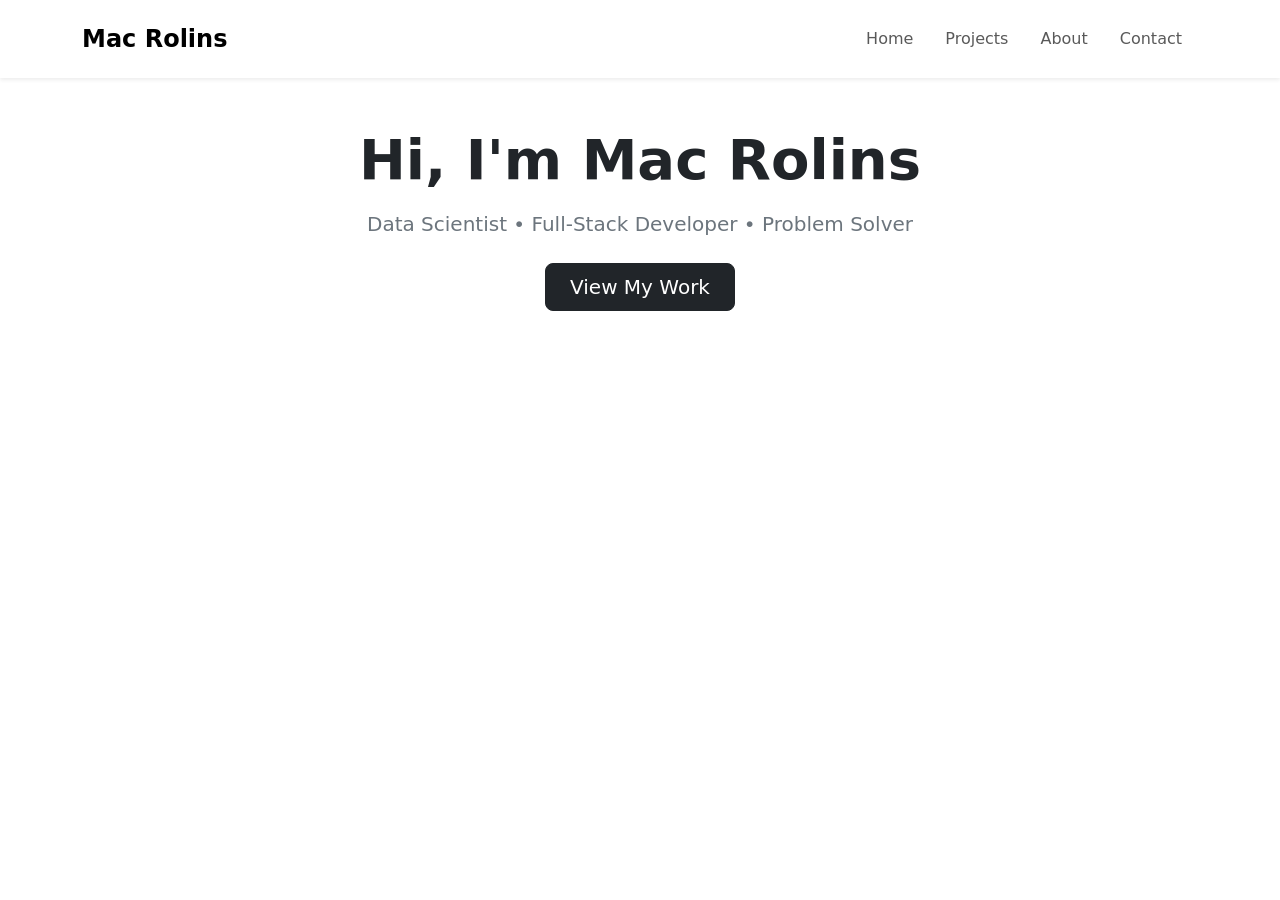
==== index.html @ 3a2dd6b3 "Initial commit of existing project files" ====
<!DOCTYPE html>
<html lang="en">
    <head>
    <meta charset="UTF-8">
    <meta name="viewport" content="width=device-width, initial-scale=1">
    <title>Mac Rolins | Portfolio</title>

    <!-- Bootstrap CSS -->
    <link href="https://cdn.jsdelivr.net/npm/bootstrap@5.3.0/dist/css/bootstrap.min.css" rel="stylesheet">

    <!-- Custom CSS -->
    <link rel="stylesheet" href="style.css">
    </head>

<script src="https://cdn.jsdelivr.net/npm/bootstrap@5.3.3/dist/js/bootstrap.bundle.min.js"></script>
<script src="assets/js/script.js"></script>

    <body>
        <!-- NAVBAR -->
<nav class="navbar navbar-expand-lg bg-white shadow-sm py-3">
  <div class="container">
    <a class="navbar-brand fw-bold fs-4" href="#">Mac Rolins</a>

    <button class="navbar-toggler" type="button" data-bs-toggle="collapse" data-bs-target="#navMenu">
      <span class="navbar-toggler-icon"></span>
    </button>

    <div class="collapse navbar-collapse" id="navMenu">
      <ul class="navbar-nav ms-auto">
        <li class="nav-item"><a class="nav-link mx-2" href="index.html">Home</a></li>
        <li class="nav-item"><a class="nav-link mx-2" href="projects.html">Projects</a></li>
        <li class="nav-item"><a class="nav-link mx-2" href="about.html">About</a></li>
        <li class="nav-item"><a class="nav-link mx-2" href="contacts.html">Contact</a></li>
      </ul>
    </div>
  </div>
</nav>

<!-- HERO SECTION -->
<section class="py-5">
  <div class="container text-center">
    <h1 class="display-4 fw-bold mb-3">Hi, I'm Mac Rolins</h1>
    <p class="lead text-secondary mb-4">
      Data Scientist • Full-Stack Developer • Problem Solver
    </p>

    <a href="projects.html" class="btn btn-dark btn-lg px-4">View My Work</a>
  </div>
</section>

    </body>
</html>
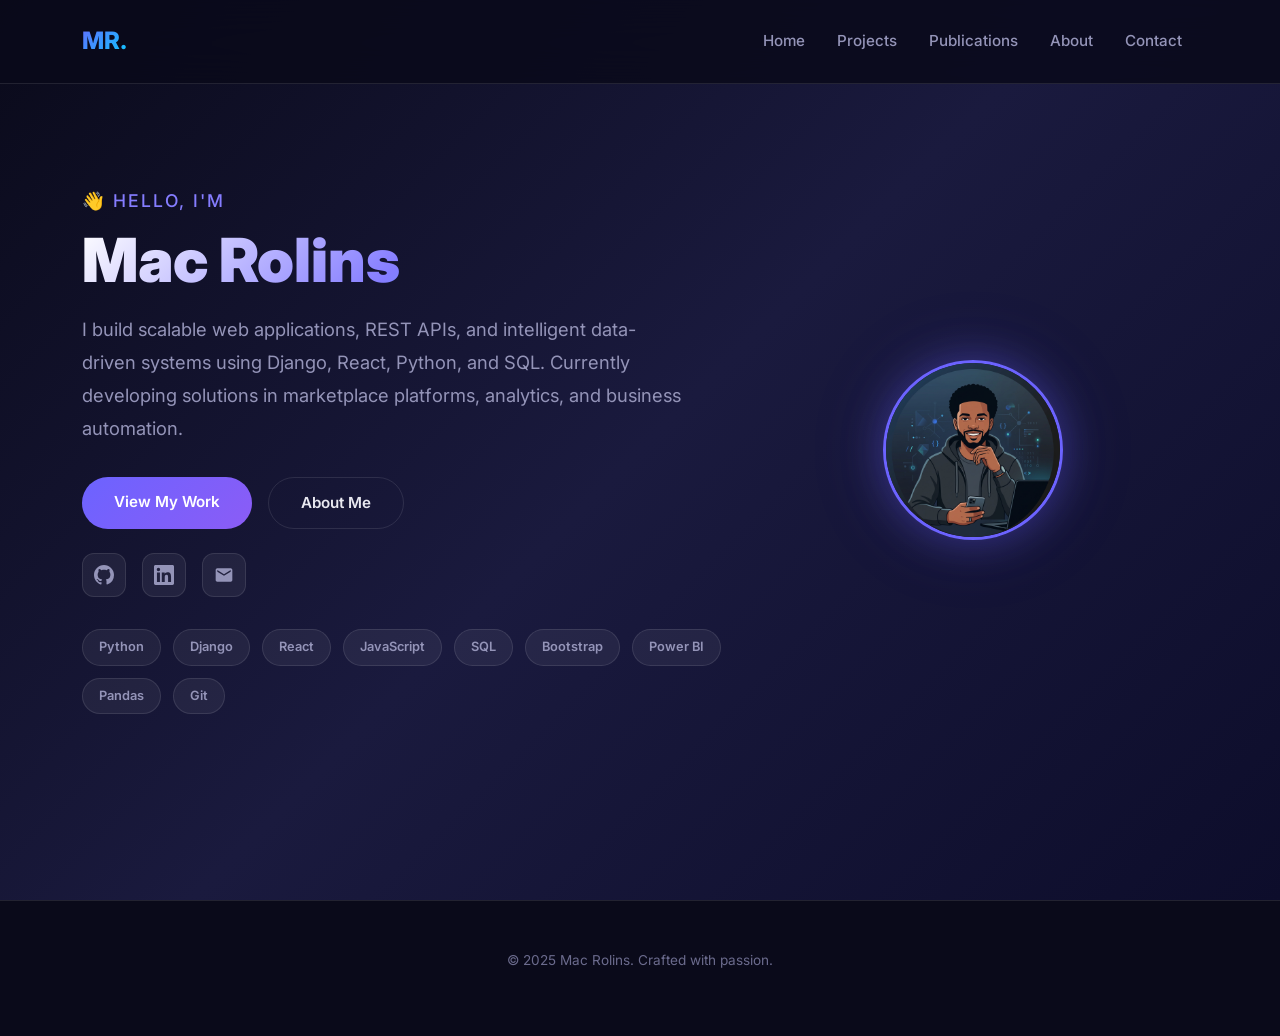
==== commit 42615354: "feat: implement comprehensive redesign with modern dark-themed glassmorphism aesthetic and modular s" ====
--- a/index.html
+++ b/index.html
@@ -1,52 +1,91 @@
 <!DOCTYPE html>
 <html lang="en">
-    <head>
-    <meta charset="UTF-8">
-    <meta name="viewport" content="width=device-width, initial-scale=1">
-    <title>Mac Rolins | Portfolio</title>
 
-    <!-- Bootstrap CSS -->
-    <link href="https://cdn.jsdelivr.net/npm/bootstrap@5.3.0/dist/css/bootstrap.min.css" rel="stylesheet">
+<head>
+  <meta charset="UTF-8">
+  <meta name="viewport" content="width=device-width, initial-scale=1">
+  <meta name="description"
+    content="Mac Rolins — Full-stack developer & data enthusiast building scalable web applications, REST APIs, and data-driven systems.">
+  <title>Mac Rolins | Portfolio</title>
+  <link href="https://cdn.jsdelivr.net/npm/bootstrap@5.3.0/dist/css/bootstrap.min.css" rel="stylesheet">
+  <link rel="stylesheet" href="style.css">
+</head>
 
-    <!-- Custom CSS -->
-    <link rel="stylesheet" href="style.css">
-    </head>
+<body>
+  <div class="bg-grid"></div>
 
-<script src="https://cdn.jsdelivr.net/npm/bootstrap@5.3.3/dist/js/bootstrap.bundle.min.js"></script>
-<script src="assets/js/script.js"></script>
+  <div id="navbar"></div>
+  <script>
+    fetch("assets/navbar.html").then(r => r.text()).then(d => document.getElementById("navbar").innerHTML = d);
+  </script>
 
-    <body>
-        <!-- NAVBAR -->
-<nav class="navbar navbar-expand-lg bg-white shadow-sm py-3">
-  <div class="container">
-    <a class="navbar-brand fw-bold fs-4" href="#">Mac Rolins</a>
+  <!-- HERO -->
+  <section class="hero-section">
+    <div class="container">
+      <div class="row align-items-center">
+        <div class="col-lg-7 text-center text-lg-start">
+          <p class="hero-greeting fade-up">👋 Hello, I'm</p>
+          <h1 class="hero-name fade-up fade-up-delay-1">Mac Rolins</h1>
+          <p class="hero-tagline fade-up fade-up-delay-2">
+            I build scalable web applications, REST APIs, and intelligent data-driven systems using Django, React,
+            Python, and SQL. Currently developing solutions in marketplace platforms, analytics, and business
+            automation.
+          </p>
+          <div class="hero-btns fade-up fade-up-delay-3">
+            <a href="projects.html" class="btn-glow"><span>View My Work</span></a>
+            <a href="about.html" class="btn-outline-glow">About Me</a>
+          </div>
+          <!-- Social Icons -->
+          <div class="social-icons fade-up fade-up-delay-4">
+            <a href="https://github.com/mcrolins" target="_blank" class="social-icon" title="GitHub">
+              <svg viewBox="0 0 24 24">
+                <path
+                  d="M12 0C5.37 0 0 5.37 0 12c0 5.31 3.435 9.795 8.205 11.385.6.105.825-.255.825-.57 0-.285-.015-1.23-.015-2.235-3.015.555-3.795-.735-4.035-1.41-.135-.345-.72-1.41-1.23-1.695-.42-.225-1.02-.78-.015-.795.945-.015 1.62.87 1.845 1.23 1.08 1.815 2.805 1.305 3.495.99.105-.78.42-1.305.765-1.605-2.67-.3-5.46-1.335-5.46-5.925 0-1.305.465-2.385 1.23-3.225-.12-.3-.54-1.53.12-3.18 0 0 1.005-.315 3.3 1.23.96-.27 1.98-.405 3-.405s2.04.135 3 .405c2.295-1.56 3.3-1.23 3.3-1.23.66 1.65.24 2.88.12 3.18.765.84 1.23 1.905 1.23 3.225 0 4.605-2.805 5.625-5.475 5.925.435.375.81 1.095.81 2.22 0 1.605-.015 2.895-.015 3.3 0 .315.225.69.825.57A12.02 12.02 0 0024 12c0-6.63-5.37-12-12-12z" />
+              </svg>
+            </a>
+            <a href="https://www.linkedin.com/in/mac-rolins-205871368/" target="_blank" class="social-icon"
+              title="LinkedIn">
+              <svg viewBox="0 0 24 24">
+                <path
+                  d="M20.447 20.452h-3.554v-5.569c0-1.328-.027-3.037-1.852-3.037-1.853 0-2.136 1.445-2.136 2.939v5.667H9.351V9h3.414v1.561h.046c.477-.9 1.637-1.85 3.37-1.85 3.601 0 4.267 2.37 4.267 5.455v6.286zM5.337 7.433a2.062 2.062 0 01-2.063-2.065 2.064 2.064 0 112.063 2.065zm1.782 13.019H3.555V9h3.564v11.452zM22.225 0H1.771C.792 0 0 .774 0 1.729v20.542C0 23.227.792 24 1.771 24h20.451C23.2 24 24 23.227 24 22.271V1.729C24 .774 23.2 0 22.222 0h.003z" />
+              </svg>
+            </a>
+            <a href="mailto:rolinsmac21@gmail.com" class="social-icon" title="Email">
+              <svg viewBox="0 0 24 24">
+                <path
+                  d="M20 4H4c-1.1 0-2 .9-2 2v12c0 1.1.9 2 2 2h16c1.1 0 2-.9 2-2V6c0-1.1-.9-2-2-2zm0 4l-8 5-8-5V6l8 5 8-5v2z" />
+              </svg>
+            </a>
+          </div>
+          <!-- Tech Badges -->
+          <div class="tech-badges fade-up fade-up-delay-4">
+            <span class="tech-badge">Python</span>
+            <span class="tech-badge">Django</span>
+            <span class="tech-badge">React</span>
+            <span class="tech-badge">JavaScript</span>
+            <span class="tech-badge">SQL</span>
+            <span class="tech-badge">Bootstrap</span>
+            <span class="tech-badge">Power BI</span>
+            <span class="tech-badge">Pandas</span>
+            <span class="tech-badge">Git</span>
+          </div>
+        </div>
+        <div class="col-lg-5 text-center mt-5 mt-lg-0 fade-up fade-up-delay-2">
+          <img src="assets/img/avatar.png" alt="Mac Rolins Avatar" class="hero-avatar" id="hero-avatar">
+        </div>
+      </div>
+    </div>
+  </section>
 
-    <button class="navbar-toggler" type="button" data-bs-toggle="collapse" data-bs-target="#navMenu">
-      <span class="navbar-toggler-icon"></span>
-    </button>
+  <!-- FOOTER -->
+  <footer class="footer">
+    <div class="container">
+      <p>&copy; 2025 Mac Rolins. Crafted with passion.</p>
+    </div>
+  </footer>
 
-    <div class="collapse navbar-collapse" id="navMenu">
-      <ul class="navbar-nav ms-auto">
-        <li class="nav-item"><a class="nav-link mx-2" href="index.html">Home</a></li>
-        <li class="nav-item"><a class="nav-link mx-2" href="projects.html">Projects</a></li>
-        <li class="nav-item"><a class="nav-link mx-2" href="about.html">About</a></li>
-        <li class="nav-item"><a class="nav-link mx-2" href="contacts.html">Contact</a></li>
-      </ul>
-    </div>
-  </div>
-</nav>
+  <script src="https://cdn.jsdelivr.net/npm/bootstrap@5.3.3/dist/js/bootstrap.bundle.min.js"></script>
+  <script src="assets/js/main.js"></script>
+</body>
 
-<!-- HERO SECTION -->
-<section class="py-5">
-  <div class="container text-center">
-    <h1 class="display-4 fw-bold mb-3">Hi, I'm Mac Rolins</h1>
-    <p class="lead text-secondary mb-4">
-      Data Scientist • Full-Stack Developer • Problem Solver
-    </p>
-
-    <a href="projects.html" class="btn btn-dark btn-lg px-4">View My Work</a>
-  </div>
-</section>
-
-    </body>
 </html>
--- a/style.css
+++ b/style.css
@@ -0,0 +1,335 @@
+/* ===== FONTS ===== */
+@import url('https://fonts.googleapis.com/css2?family=Inter:wght@300;400;500;600;700;800;900&display=swap');
+
+/* ===== CSS VARIABLES ===== */
+:root {
+  --bg-primary: #0a0a1a;
+  --bg-secondary: #111128;
+  --bg-card: rgba(255,255,255,0.04);
+  --bg-card-hover: rgba(255,255,255,0.08);
+  --glass: rgba(255,255,255,0.06);
+  --glass-border: rgba(255,255,255,0.1);
+  --accent: #6c63ff;
+  --accent-light: #857dff;
+  --accent-glow: rgba(108,99,255,0.35);
+  --cyan: #00d4ff;
+  --cyan-glow: rgba(0,212,255,0.25);
+  --text-primary: #e8e8f0;
+  --text-secondary: #9494b8;
+  --text-muted: #6b6b8d;
+  --gradient-hero: linear-gradient(135deg, #0a0a1a 0%, #1a1a3e 50%, #0d0d2b 100%);
+  --gradient-card: linear-gradient(145deg, rgba(255,255,255,0.05) 0%, rgba(255,255,255,0.02) 100%);
+  --radius: 16px;
+  --radius-sm: 10px;
+  --transition: 0.3s cubic-bezier(0.4, 0, 0.2, 1);
+}
+
+/* ===== RESET ===== */
+*, *::before, *::after { box-sizing: border-box; margin: 0; padding: 0; }
+
+html { scroll-behavior: smooth; }
+
+body {
+  font-family: 'Inter', -apple-system, BlinkMacSystemFont, sans-serif;
+  background: var(--bg-primary);
+  color: var(--text-primary);
+  line-height: 1.7;
+  overflow-x: hidden;
+}
+
+a { color: var(--accent-light); text-decoration: none; transition: var(--transition); }
+a:hover { color: var(--cyan); }
+
+/* ===== ANIMATED BACKGROUND ===== */
+.bg-grid {
+  position: fixed; inset: 0; z-index: 0; pointer-events: none;
+  background-image:
+    radial-gradient(circle at 20% 50%, var(--accent-glow) 0%, transparent 50%),
+    radial-gradient(circle at 80% 20%, var(--cyan-glow) 0%, transparent 50%);
+  animation: bgPulse 8s ease-in-out infinite alternate;
+}
+@keyframes bgPulse {
+  0% { opacity: .5; }
+  100% { opacity: .8; }
+}
+
+/* ===== NAVBAR ===== */
+.navbar-dark-custom {
+  background: rgba(10,10,26,0.85) !important;
+  backdrop-filter: blur(20px);
+  -webkit-backdrop-filter: blur(20px);
+  border-bottom: 1px solid var(--glass-border);
+  padding: 1rem 0;
+  transition: var(--transition);
+  z-index: 1000;
+}
+.navbar-dark-custom .navbar-brand {
+  font-weight: 800; font-size: 1.5rem;
+  background: linear-gradient(135deg, var(--accent), var(--cyan));
+  -webkit-background-clip: text; -webkit-text-fill-color: transparent;
+  background-clip: text;
+}
+.navbar-dark-custom .nav-link {
+  color: var(--text-secondary) !important; font-weight: 500; font-size: .95rem;
+  position: relative; padding: .5rem 1rem !important; transition: var(--transition);
+}
+.navbar-dark-custom .nav-link::after {
+  content: ''; position: absolute; bottom: 0; left: 50%; width: 0; height: 2px;
+  background: var(--accent); transition: var(--transition); transform: translateX(-50%);
+}
+.navbar-dark-custom .nav-link:hover { color: var(--text-primary) !important; }
+.navbar-dark-custom .nav-link:hover::after { width: 60%; }
+.navbar-dark-custom .nav-link.active { color: var(--accent-light) !important; }
+.navbar-dark-custom .nav-link.active::after { width: 60%; }
+.navbar-dark-custom .navbar-toggler {
+  border-color: var(--glass-border); color: var(--text-primary);
+}
+.navbar-dark-custom .navbar-toggler-icon {
+  background-image: url("data:image/svg+xml,%3csvg xmlns='http://www.w3.org/2000/svg' viewBox='0 0 30 30'%3e%3cpath stroke='rgba(232,232,240,0.8)' stroke-linecap='round' stroke-miterlimit='10' stroke-width='2' d='M4 7h22M4 15h22M4 23h22'/%3e%3c/svg%3e");
+}
+
+/* ===== HERO ===== */
+.hero-section {
+  min-height: 100vh; display: flex; align-items: center;
+  background: var(--gradient-hero); position: relative;
+}
+.hero-avatar {
+  width: 180px; height: 180px; border-radius: 50%;
+  border: 3px solid var(--accent);
+  box-shadow: 0 0 40px var(--accent-glow), 0 0 80px rgba(108,99,255,0.15);
+  animation: avatarFloat 4s ease-in-out infinite;
+  object-fit: cover;
+}
+@keyframes avatarFloat {
+  0%, 100% { transform: translateY(0); }
+  50% { transform: translateY(-12px); }
+}
+.hero-greeting {
+  font-size: 1.1rem; font-weight: 500; color: var(--accent-light);
+  letter-spacing: 2px; text-transform: uppercase; margin-bottom: .5rem;
+}
+.hero-name {
+  font-size: clamp(2.2rem, 5vw, 3.8rem); font-weight: 900;
+  background: linear-gradient(135deg, #fff 0%, var(--accent-light) 50%, var(--cyan) 100%);
+  -webkit-background-clip: text; -webkit-text-fill-color: transparent; background-clip: text;
+  line-height: 1.2; margin-bottom: 1rem;
+}
+.hero-tagline {
+  font-size: 1.15rem; color: var(--text-secondary); max-width: 600px;
+  line-height: 1.8; margin-bottom: 2rem;
+}
+.hero-btns { display: flex; gap: 1rem; flex-wrap: wrap; }
+
+/* ===== BUTTONS ===== */
+.btn-glow {
+  padding: .75rem 2rem; border-radius: 50px; font-weight: 600; font-size: .95rem;
+  border: none; cursor: pointer; transition: var(--transition); position: relative;
+  background: linear-gradient(135deg, var(--accent), #8b5cf6);
+  color: #fff; overflow: hidden;
+}
+.btn-glow::before {
+  content: ''; position: absolute; inset: 0; border-radius: 50px;
+  background: linear-gradient(135deg, var(--accent), var(--cyan));
+  opacity: 0; transition: var(--transition);
+}
+.btn-glow:hover { transform: translateY(-2px); box-shadow: 0 8px 30px var(--accent-glow); color: #fff; }
+.btn-glow:hover::before { opacity: 1; }
+.btn-glow span { position: relative; z-index: 1; }
+
+.btn-outline-glow {
+  padding: .75rem 2rem; border-radius: 50px; font-weight: 600; font-size: .95rem;
+  border: 1px solid var(--glass-border); background: transparent;
+  color: var(--text-primary); cursor: pointer; transition: var(--transition);
+}
+.btn-outline-glow:hover {
+  border-color: var(--accent); color: var(--accent-light);
+  background: rgba(108,99,255,0.08); transform: translateY(-2px);
+}
+
+/* ===== SOCIAL ICONS ===== */
+.social-icons { display: flex; gap: 1rem; margin-top: 1.5rem; }
+.social-icon {
+  width: 44px; height: 44px; border-radius: 12px;
+  display: flex; align-items: center; justify-content: center;
+  background: var(--glass); border: 1px solid var(--glass-border);
+  color: var(--text-secondary); font-size: 1.2rem;
+  transition: var(--transition);
+}
+.social-icon:hover {
+  background: var(--accent); color: #fff; border-color: var(--accent);
+  transform: translateY(-3px); box-shadow: 0 8px 25px var(--accent-glow);
+}
+.social-icon svg { width: 20px; height: 20px; fill: currentColor; }
+
+/* ===== TECH BADGES ===== */
+.tech-badges { display: flex; flex-wrap: wrap; gap: .75rem; margin-top: 2rem; }
+.tech-badge {
+  padding: .4rem 1rem; border-radius: 50px; font-size: .8rem; font-weight: 600;
+  background: var(--glass); border: 1px solid var(--glass-border);
+  color: var(--text-secondary); animation: badgeFloat 3s ease-in-out infinite;
+  transition: var(--transition);
+}
+.tech-badge:hover {
+  border-color: var(--accent); color: var(--accent-light);
+  background: rgba(108,99,255,0.1); transform: scale(1.05);
+}
+.tech-badge:nth-child(even) { animation-delay: 1.5s; }
+.tech-badge:nth-child(3n) { animation-delay: 0.8s; }
+@keyframes badgeFloat {
+  0%, 100% { transform: translateY(0); }
+  50% { transform: translateY(-5px); }
+}
+
+/* ===== SECTION ===== */
+.section { padding: 6rem 0; position: relative; z-index: 1; }
+.section-title {
+  font-size: 2.2rem; font-weight: 800; margin-bottom: .5rem;
+  background: linear-gradient(135deg, #fff, var(--accent-light));
+  -webkit-background-clip: text; -webkit-text-fill-color: transparent; background-clip: text;
+}
+.section-subtitle { color: var(--text-muted); font-size: 1rem; margin-bottom: 3rem; }
+
+/* ===== GLASS CARD ===== */
+.glass-card {
+  background: var(--gradient-card);
+  border: 1px solid var(--glass-border);
+  border-radius: var(--radius); padding: 2rem;
+  backdrop-filter: blur(10px); transition: var(--transition);
+}
+.glass-card:hover {
+  border-color: var(--accent);
+  background: var(--bg-card-hover);
+  transform: translateY(-6px);
+  box-shadow: 0 20px 60px rgba(0,0,0,0.3), 0 0 30px var(--accent-glow);
+}
+.glass-card .card-tag {
+  display: inline-block; padding: .25rem .75rem; border-radius: 50px;
+  font-size: .7rem; font-weight: 600; text-transform: uppercase; letter-spacing: 1px;
+  background: rgba(108,99,255,0.15); color: var(--accent-light); margin-bottom: 1rem;
+}
+.glass-card .card-title {
+  font-size: 1.25rem; font-weight: 700; color: var(--text-primary); margin-bottom: .75rem;
+}
+.glass-card .card-desc {
+  font-size: .9rem; color: var(--text-secondary); line-height: 1.7; margin-bottom: 1.5rem;
+}
+.glass-card .card-techs { display: flex; flex-wrap: wrap; gap: .5rem; margin-bottom: 1.5rem; }
+.glass-card .card-tech {
+  padding: .2rem .6rem; border-radius: 6px; font-size: .72rem; font-weight: 500;
+  background: rgba(0,212,255,0.08); color: var(--cyan); border: 1px solid rgba(0,212,255,0.15);
+}
+.glass-card .card-link {
+  display: inline-flex; align-items: center; gap: .4rem;
+  font-weight: 600; font-size: .9rem; color: var(--accent-light);
+}
+.glass-card .card-link:hover { color: var(--cyan); gap: .6rem; }
+
+/* ===== PUBLICATION CARD ===== */
+.pub-card { position: relative; overflow: hidden; }
+.pub-card::before {
+  content: ''; position: absolute; top: 0; left: 0; width: 4px; height: 100%;
+  background: linear-gradient(180deg, var(--accent), var(--cyan)); border-radius: 4px 0 0 4px;
+  opacity: 0; transition: var(--transition);
+}
+.pub-card:hover::before { opacity: 1; }
+.pub-icon {
+  width: 48px; height: 48px; border-radius: 12px;
+  display: flex; align-items: center; justify-content: center;
+  background: rgba(108,99,255,0.12); color: var(--accent-light);
+  font-size: 1.3rem; margin-bottom: 1rem; flex-shrink: 0;
+}
+.pub-meta { font-size: .8rem; color: var(--text-muted); margin-bottom: .5rem; }
+
+/* ===== ABOUT SECTION ===== */
+.about-avatar {
+  width: 260px; height: 260px; border-radius: 20px;
+  border: 2px solid var(--glass-border);
+  box-shadow: 0 20px 60px rgba(0,0,0,0.4); object-fit: cover;
+}
+.stat-box {
+  text-align: center; padding: 1.5rem;
+  background: var(--glass); border: 1px solid var(--glass-border);
+  border-radius: var(--radius-sm); transition: var(--transition);
+}
+.stat-box:hover { border-color: var(--accent); transform: translateY(-4px); }
+.stat-number {
+  font-size: 2rem; font-weight: 800;
+  background: linear-gradient(135deg, var(--accent), var(--cyan));
+  -webkit-background-clip: text; -webkit-text-fill-color: transparent; background-clip: text;
+}
+.stat-label { font-size: .8rem; color: var(--text-muted); margin-top: .25rem; }
+
+/* ===== CONTACT SECTION ===== */
+.contact-form input,
+.contact-form textarea {
+  background: var(--glass); border: 1px solid var(--glass-border);
+  border-radius: var(--radius-sm); color: var(--text-primary);
+  padding: .85rem 1.2rem; font-family: 'Inter', sans-serif; font-size: .95rem;
+  width: 100%; transition: var(--transition);
+}
+.contact-form input:focus,
+.contact-form textarea:focus {
+  outline: none; border-color: var(--accent);
+  box-shadow: 0 0 20px var(--accent-glow);
+}
+.contact-form input::placeholder,
+.contact-form textarea::placeholder { color: var(--text-muted); }
+
+/* ===== FOOTER ===== */
+.footer {
+  padding: 3rem 0; text-align: center;
+  border-top: 1px solid var(--glass-border);
+  color: var(--text-muted); font-size: .85rem;
+}
+
+/* ===== FADE-IN ANIMATIONS ===== */
+.fade-up {
+  opacity: 0; transform: translateY(30px);
+  transition: opacity 0.7s ease, transform 0.7s ease;
+}
+.fade-up.visible { opacity: 1; transform: translateY(0); }
+.fade-up-delay-1 { transition-delay: 0.1s; }
+.fade-up-delay-2 { transition-delay: 0.2s; }
+.fade-up-delay-3 { transition-delay: 0.3s; }
+.fade-up-delay-4 { transition-delay: 0.4s; }
+
+/* ===== PARTICLE DOTS ===== */
+.particle {
+  position: absolute; width: 4px; height: 4px; border-radius: 50%;
+  background: var(--accent); opacity: .3; animation: particleDrift 6s linear infinite;
+}
+@keyframes particleDrift {
+  0% { transform: translate(0,0); opacity: .3; }
+  50% { opacity: .6; }
+  100% { transform: translate(100px,-200px); opacity: 0; }
+}
+
+/* ===== RESPONSIVE ===== */
+@media (max-width: 768px) {
+  .hero-section { padding-top: 6rem; min-height: auto; }
+  .hero-name { font-size: 2rem; }
+  .hero-avatar { width: 130px; height: 130px; }
+  .about-avatar { width: 180px; height: 180px; }
+  .section { padding: 4rem 0; }
+  .tech-badges { justify-content: center; }
+  .hero-btns { justify-content: center; }
+  .social-icons { justify-content: center; }
+}
+
+/* ===== UPLOAD AREA (research page) ===== */
+.upload-area {
+  border: 2px dashed var(--glass-border); border-radius: var(--radius);
+  padding: 2rem; text-align: center; transition: var(--transition);
+}
+.upload-area:hover { border-color: var(--accent); background: rgba(108,99,255,0.05); }
+
+/* Override bootstrap on dark theme */
+.form-control {
+  background: var(--glass) !important; border: 1px solid var(--glass-border) !important;
+  color: var(--text-primary) !important; border-radius: var(--radius-sm) !important;
+}
+.form-control:focus {
+  box-shadow: 0 0 15px var(--accent-glow) !important;
+  border-color: var(--accent) !important;
+}
+.form-label { color: var(--text-secondary); font-weight: 500; }
